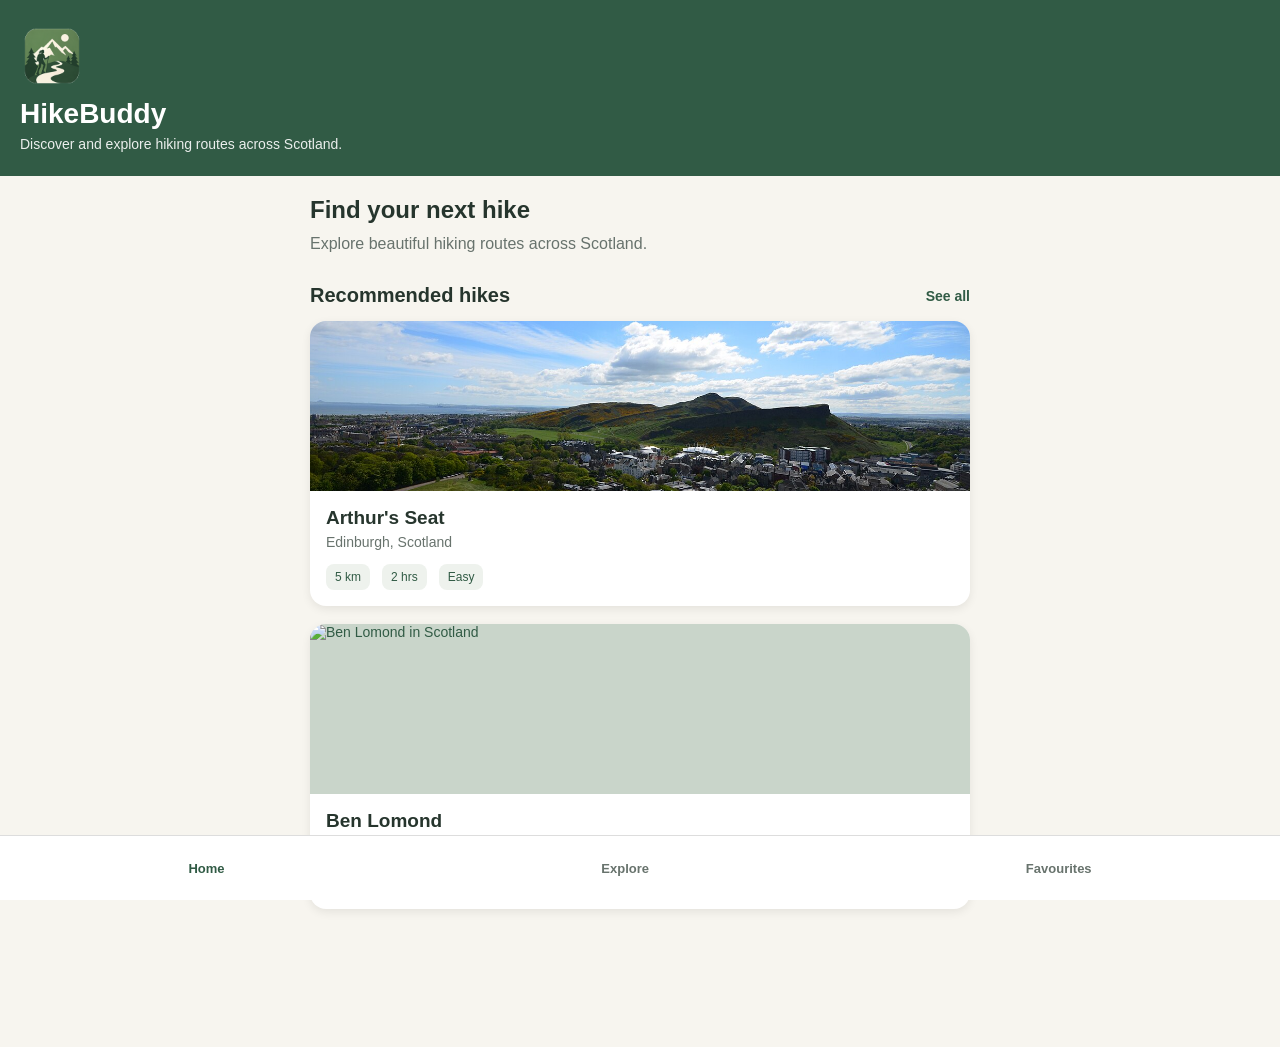
==== index.html @ 50fe279d "Add HikeBuddy project files" ====
<!DOCTYPE html>
<html lang="en">
<head>
    <meta charset="UTF-8">

    <!-- Makes the app display properly on phones -->
    <meta name="viewport" content="width=device-width, initial-scale=1.0">

    <title>HikeBuddy</title>

    <!-- Connects our CSS file -->
    <link rel="stylesheet" href="style.css">
    <link rel="manifest" href="manifest.json">
</head>

<body>

    <!-- Header -->
    <header class="header">
        <img src="images/icon-192.png" alt="HikeBuddy logo" class="site-logo">
        <h1>HikeBuddy</h1>
        <p>Discover and explore hiking routes across Scotland.</p>
    </header>


    <!-- Main content -->
    <main>

        <!-- Welcome section -->
        <section class="welcome">
            <h2>Find your next hike</h2>
            <p>
                Explore beautiful hiking routes across Scotland.
            </p>
        </section>


        <!-- Recommended hikes -->
        <section class="recommended">

            <div class="section-heading">
                <h2>Recommended hikes</h2>
                <a href="explore.html">See all</a>
            </div>


            <!-- Hike 1 -->
            <article class="hike-card" onclick="openHike('arthurs-seat')">

                <div class="hike-image">
                    <img src="images/arthurs-seat.jpg" alt="Arthur's Seat in Edinburgh">
                </div>

                <div class="hike-info">
                    <h3>Arthur's Seat</h3>
                    <p>Edinburgh, Scotland</p>

                    <div class="hike-details">
                        <span>5 km</span>
                        <span>2 hrs</span>
                        <span>Easy</span>
                    </div>
                </div>

            </article>


            <!-- Hike 2 -->
            <article class="hike-card" onclick="openHike('ben-lomond')">

                <div class="hike-image">
                    <img src="images/ben-lomond.jpg" alt="Ben Lomond in Scotland">
                </div>

                <div class="hike-info">
                    <h3>Ben Lomond</h3>
                    <p>Loch Lomond, Scotland</p>

                    <div class="hike-details">
                        <span>12 km</span>
                        <span>5 hrs</span>
                        <span>Hard</span>
                    </div>
                </div>

            </article>

        </section>

    </main>


    <!-- Bottom navigation -->
    <nav class="bottom-nav">

        <a href="#" class="active">
            Home
        </a>

        <a href="explore.html">
            Explore
        </a>

        <a href="favourites.html">
            Favourites
        </a>

    </nav>


    <!-- Connects our JavaScript file -->
    <script src="app.js"></script>

</body>
</html>
---- style.css ----
* {
    box-sizing: border-box;
    margin: 0;
    padding: 0;
}

body {
    font-family: Arial, sans-serif;
    background-color: #f7f5ef;
    color: #26352d;
    padding-bottom: 100px;
}

/* Header */
.header {
    background-color: #315b45;
    color: white;
    padding: 24px 20px;
}

.header h1 {
    font-size: 28px;
    margin-bottom: 6px;
}

.header p {
    font-size: 14px;
    opacity: 0.9;
}

/* Main content */
main {
    max-width: 700px;
    margin: 0 auto;
    padding: 20px;
}

/* Welcome section */
.welcome {
    margin-bottom: 28px;
}

.welcome h2 {
    font-size: 24px;
    margin-bottom: 8px;
}

.welcome p {
    color: #68736d;
    line-height: 1.5;
}

/* Section heading */
.section-heading {
    display: flex;
    justify-content: space-between;
    align-items: center;
    margin-bottom: 14px;
}

.section-heading h2 {
    font-size: 20px;
}

.section-heading a {
    color: #315b45;
    text-decoration: none;
    font-size: 14px;
    font-weight: bold;
}

/* Hike cards */
.hike-card {
    background-color: white;
    border-radius: 16px;
    overflow: hidden;
    margin-bottom: 18px;
    box-shadow: 0 3px 10px rgba(0, 0, 0, 0.08);
}

.hike-image {
    height: 170px;
    background-color: #c9d5ca;
    display: flex;
    justify-content: center;
    align-items: center;
    color: #315b45;
    font-size: 14px;
}

.hike-info {
    padding: 16px;
}

.hike-info h3 {
    font-size: 19px;
    margin-bottom: 5px;
}

.hike-info p {
    color: #68736d;
    font-size: 14px;
    margin-bottom: 14px;
}

.hike-details {
    display: flex;
    gap: 12px;
    flex-wrap: wrap;
}

.hike-details span {
    background-color: #eef2ed;
    color: #315b45;
    padding: 6px 9px;
    border-radius: 8px;
    font-size: 12px;
}

/* Bottom navigation */
.bottom-nav {
    position: fixed;
    bottom: 0;
    left: 0;
    right: 0;
    height: 65px;
    background-color: white;
    border-top: 1px solid #ddd;
    display: flex;
    justify-content: space-around;
    align-items: center;
    z-index: 9999;
}

.bottom-nav a {
    color: #68736d;
    text-decoration: none;
    font-size: 13px;
    font-weight: bold;
}

.bottom-nav a.active {
    color: #315b45;
}
/* Back button */
.back-button {
    display: inline-block;
    margin-bottom: 18px;
    color: #315b45;
    text-decoration: none;
    font-weight: bold;
}


/* Hike details */
.details-card {
    background-color: white;
    border-radius: 16px;
    overflow: hidden;
    box-shadow: 0 3px 10px rgba(0, 0, 0, 0.08);
}

.details-image {
    height: 150px;
    background-color: #c9d5ca;
    display: flex;
    justify-content: center;
    align-items: center;
    color: #315b45;
}
.details-image img {
    width: 100%;
    height: 100%;
    object-fit: cover;
    display: block;
}

.details-info {
    padding: 20px;
    padding-bottom: 150px;
}

.details-info h2 {
    font-size: 28px;
    margin-bottom: 5px;
}

.location {
    color: #68736d;
    margin-bottom: 18px;
}

.details-info h3 {
    margin-top: 24px;
    margin-bottom: 8px;
    font-size: 18px;
}

.details-info p {
    color: #68736d;
    line-height: 1.6;
}


/* Buttons */
.favourite-button,
.map-button {
    width: 100%;
    padding: 13px;
    margin-top: 18px;
    border-radius: 10px;
    font-size: 15px;
    font-weight: bold;
    cursor: pointer;
}

.favourite-button {
    background-color: #eef2ed;
    color: #315b45;
    border: 1px solid #315b45;
}

.map-button {
    background-color: #315b45;
    color: white;
    border: none;
}

.location-button {
    display: inline-block;
    width: auto;
    padding: 9px 14px;
    margin-top: 10px;
    margin-bottom: 10px;
    border-radius: 10px;
    font-size: 13px;
    font-weight: bold;
    cursor: pointer;
    background-color: #eef2ed;
    color: #315b45;
    border: 1px solid #315b45;
}

.empty-favourites {
    background-color: white;
    border-radius: 16px;
    padding: 30px 20px;
    text-align: center;
}

.empty-favourites h3 {
    margin-bottom: 8px;
}

.empty-favourites p {
    color: #68736d;
    line-height: 1.5;
}
.search-box {
    margin-bottom: 25px;
}

.search-box input {
    width: 100%;
    padding: 14px 16px;
    border: 1px solid #d5ddd6;
    border-radius: 12px;
    font-size: 15px;
    outline: none;
}

.search-box input:focus {
    border-color: #315b45;
}
.search-box {
    display: flex;
    flex-direction: column;
    gap: 10px;
    margin-bottom: 25px;
}

.search-box select {
    width: 100%;
    padding: 14px 16px;
    border: 1px solid #d5ddd6;
    border-radius: 12px;
    font-size: 15px;
    background-color: white;
    color: #26352d;
}
.weather-section {
    background-color: white;
    border-radius: 16px;
    padding: 18px;
    margin-top: 8px;
    box-shadow: 0 3px 10px rgba(0, 0, 0, 0.08);
}

.weather-section h3 {
    margin-bottom: 8px;
    font-size: 18px;
}

.weather-section p {
    color: #68736d;
    line-height: 1.5;
}
#map {
    height: 300px;
    width: 100%;
    margin-top: 18px;
    margin-bottom: 30px;
    border-radius: 16px;
    overflow: hidden;
    position: relative;
    z-index: 1;
}

.bottom-nav {
    z-index: 10000;
}
.hike-image img {
    width: 100%;
    height: 100%;
    object-fit: cover;
    display: block;
}
.no-results {
    display: none;
    background-color: white;
    border-radius: 16px;
    padding: 25px 20px;
    text-align: center;
    color: #68736d;
    line-height: 1.5;
    margin-top: 10px;
}
#favourites-list .hike-card {
    overflow: hidden;
}

#favourites-list .hike-card .hike-image {
    height: 170px !important;
    width: 100% !important;
    overflow: hidden !important;
}

#favourites-list .hike-card .hike-image img {
    width: 100% !important;
    height: 170px !important;
    max-width: 100% !important;
    object-fit: cover !important;
    display: block !important;
}
.site-logo {
    width: 64px;
    height: 64px;
    object-fit: contain;
    display: block;
    margin-bottom: 10px;
}
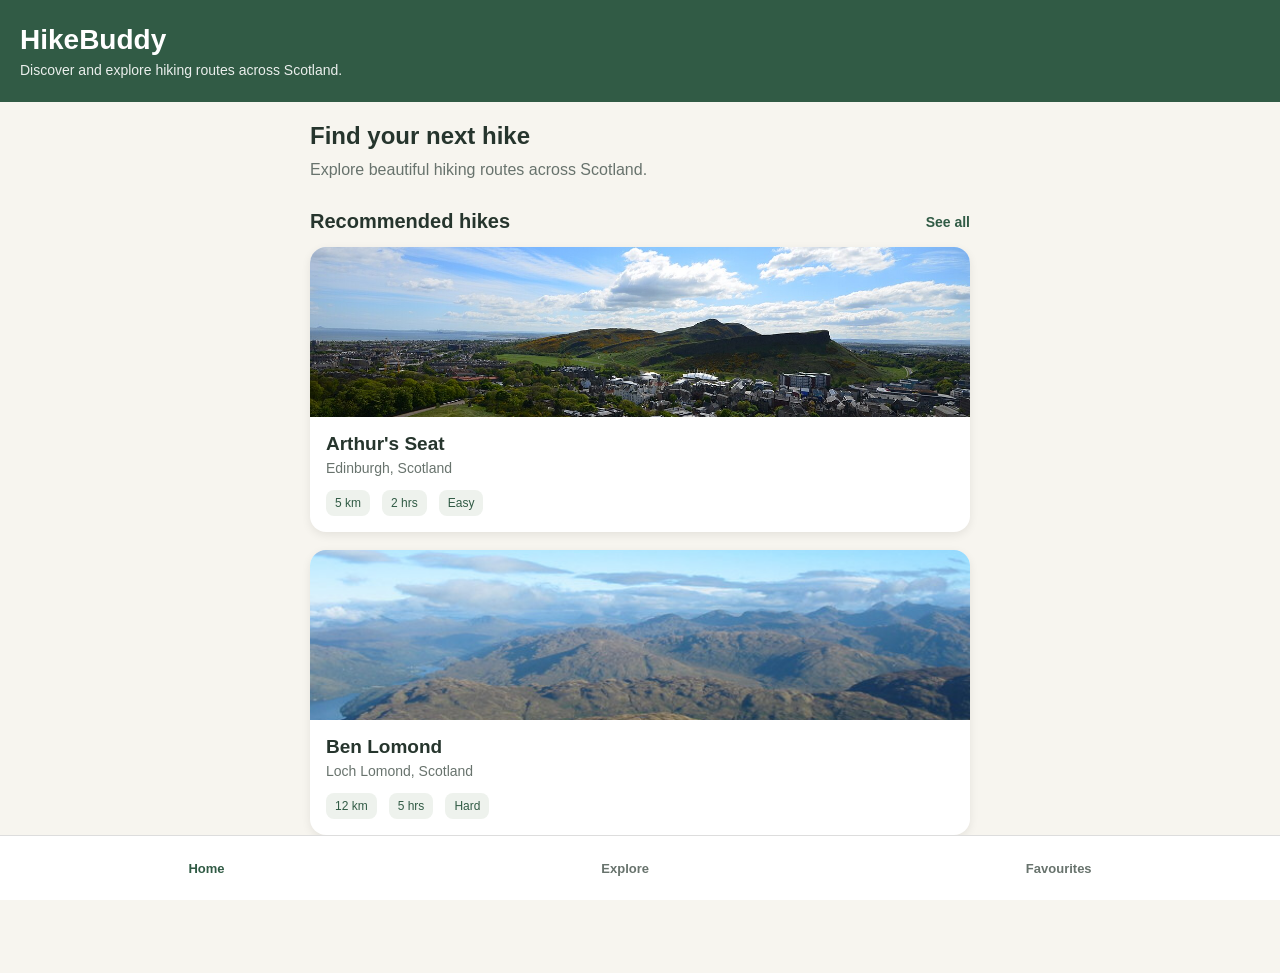
==== commit a8b25c65: "Update index.html" ====
--- a/index.html
+++ b/index.html
@@ -17,7 +17,6 @@
 
     <!-- Header -->
     <header class="header">
-        <img src="images/icon-192.png" alt="HikeBuddy logo" class="site-logo">
         <h1>HikeBuddy</h1>
         <p>Discover and explore hiking routes across Scotland.</p>
     </header>
@@ -112,4 +111,4 @@
     <script src="app.js"></script>
 
 </body>
-</html>+</html>
--- a/style.css
+++ b/style.css
@@ -340,22 +340,100 @@
 }
 
 #favourites-list .hike-card .hike-image {
-    height: 170px !important;
+    height: 170px;
     width: 100% !important;
     overflow: hidden !important;
 }
 
 #favourites-list .hike-card .hike-image img {
     width: 100% !important;
-    height: 170px !important;
+    height: 170px;
     max-width: 100% !important;
     object-fit: cover !important;
     display: block !important;
 }
-.site-logo {
-    width: 64px;
-    height: 64px;
-    object-fit: contain;
-    display: block;
-    margin-bottom: 10px;
-}+/* Expanding favourite hike cards */
+
+.favourite-card {
+    display: block;
+    color: inherit;
+    text-decoration: none;
+    transition: box-shadow 0.4s ease, transform 0.4s ease;
+}
+
+.favourite-card .hike-image {
+    height: 170px;
+    transition: height 0.45s ease;
+}
+
+.favourite-card .hike-image img {
+    width: 100%;
+    height: 100%;
+    object-fit: cover;
+    display: block;
+}
+
+.favourite-card.is-expanded .hike-image {
+    height: 310px;
+}
+
+.favourite-card.is-expanded {
+    box-shadow: 0 7px 22px rgba(0, 0, 0, 0.14);
+}
+
+.favourite-card:focus-visible {
+    outline: 3px solid #315b45;
+    outline-offset: 3px;
+}
+
+@media (max-width: 600px) {
+    .favourite-card.is-expanded .hike-image {
+        height: 250px;
+    }
+}
+
+@media (prefers-reduced-motion: reduce) {
+    .favourite-card,
+    .favourite-card .hike-image {
+        transition: none;
+    }
+}
+.favourite-card.is-expanded .hike-image {
+    height: 310px !important;
+}
+
+@media (max-width: 600px) {
+    #favourite-card.is-expanded .hike-image {
+        height: 250px;
+    }
+}
+.favourite-card .hike-image {
+    display: block;
+    overflow: hidden;
+}
+
+.favourite-card .hike-image img {
+    width: 100%;
+    height: 170px;
+    object-fit: cover;
+    display: block;
+}
+
+.favourite-card.is-expanded .hike-image img {
+    height: 310px;
+}
+
+@media (max-width: 600px) {
+    .favourite-card.is-expanded .hike-image img {
+        height: 250px;
+    }
+}
+#favourites-list .favourite-card.is-expanded .hike-image img {
+    height: 310px;
+}
+
+@media (max-width: 600px) {
+    #favourites-list .favourite-card.is-expanded .hike-image img {
+        height: 250px;
+    }
+}
